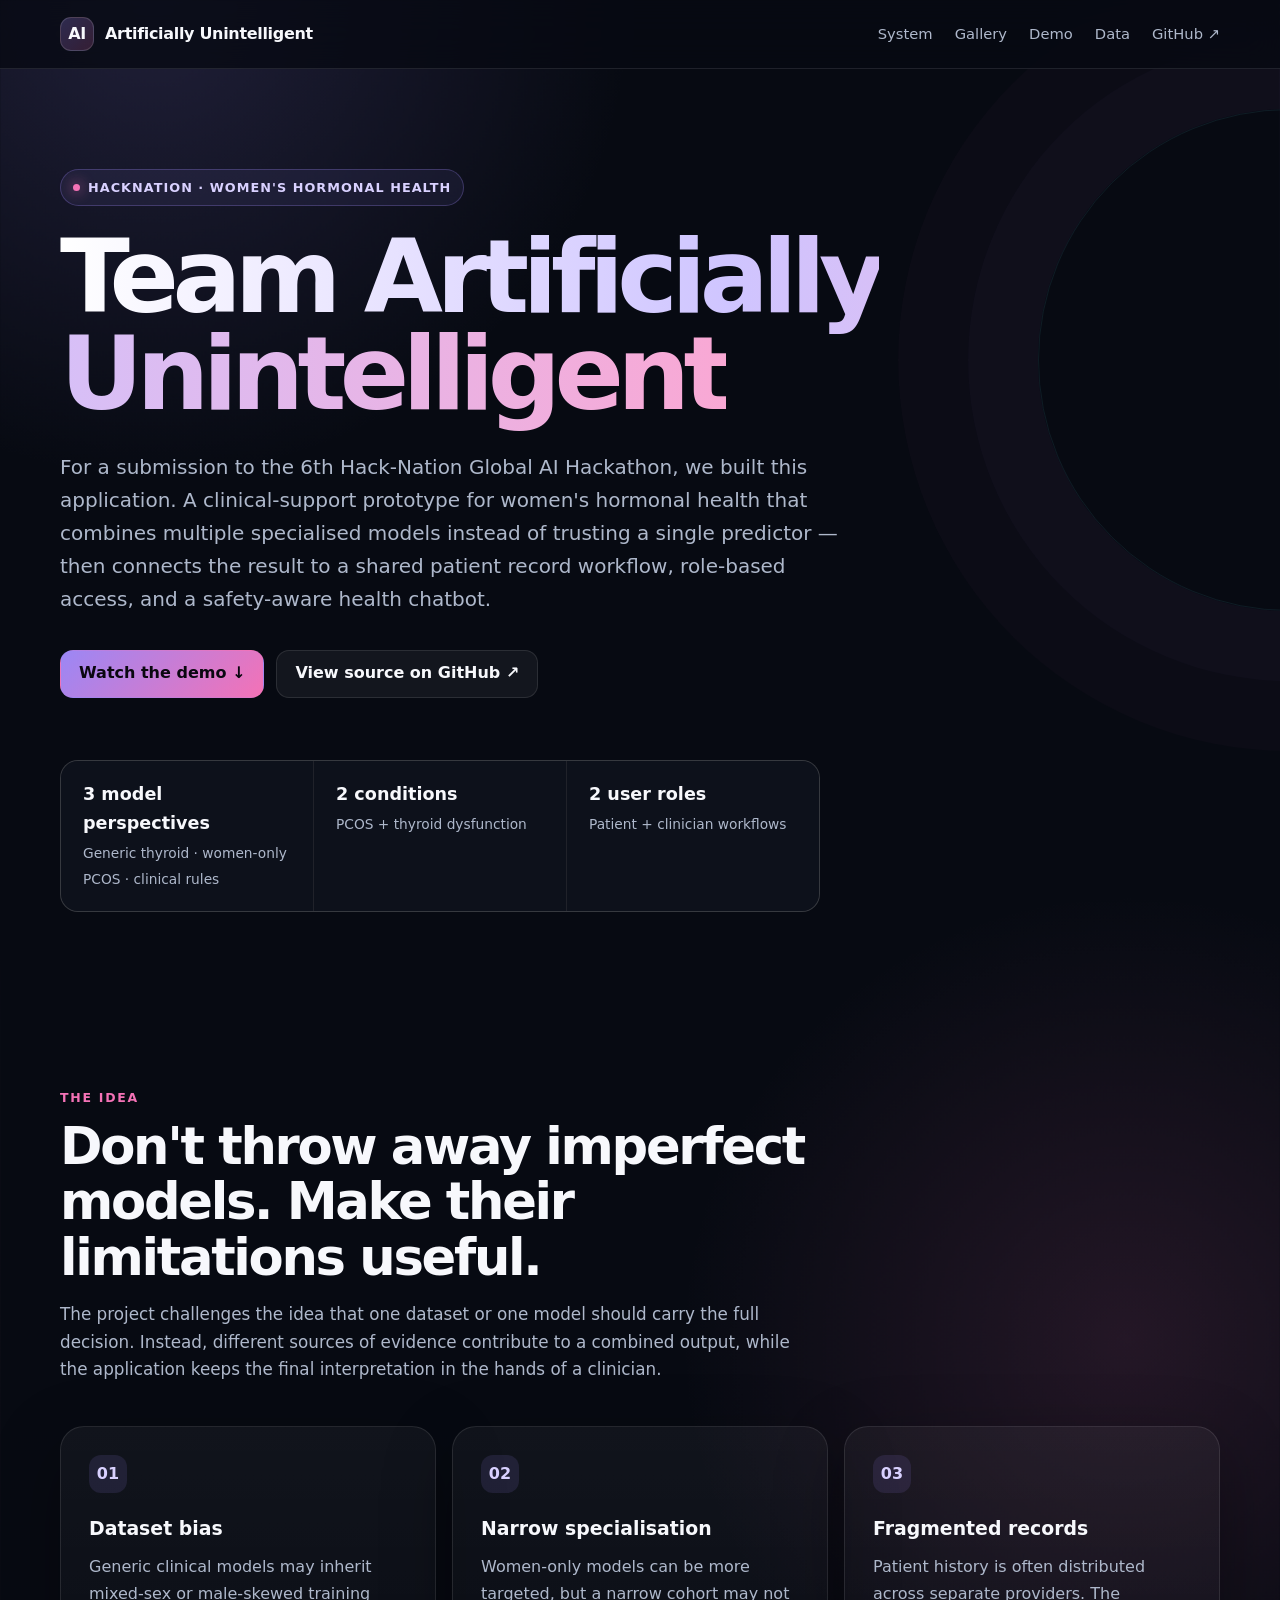
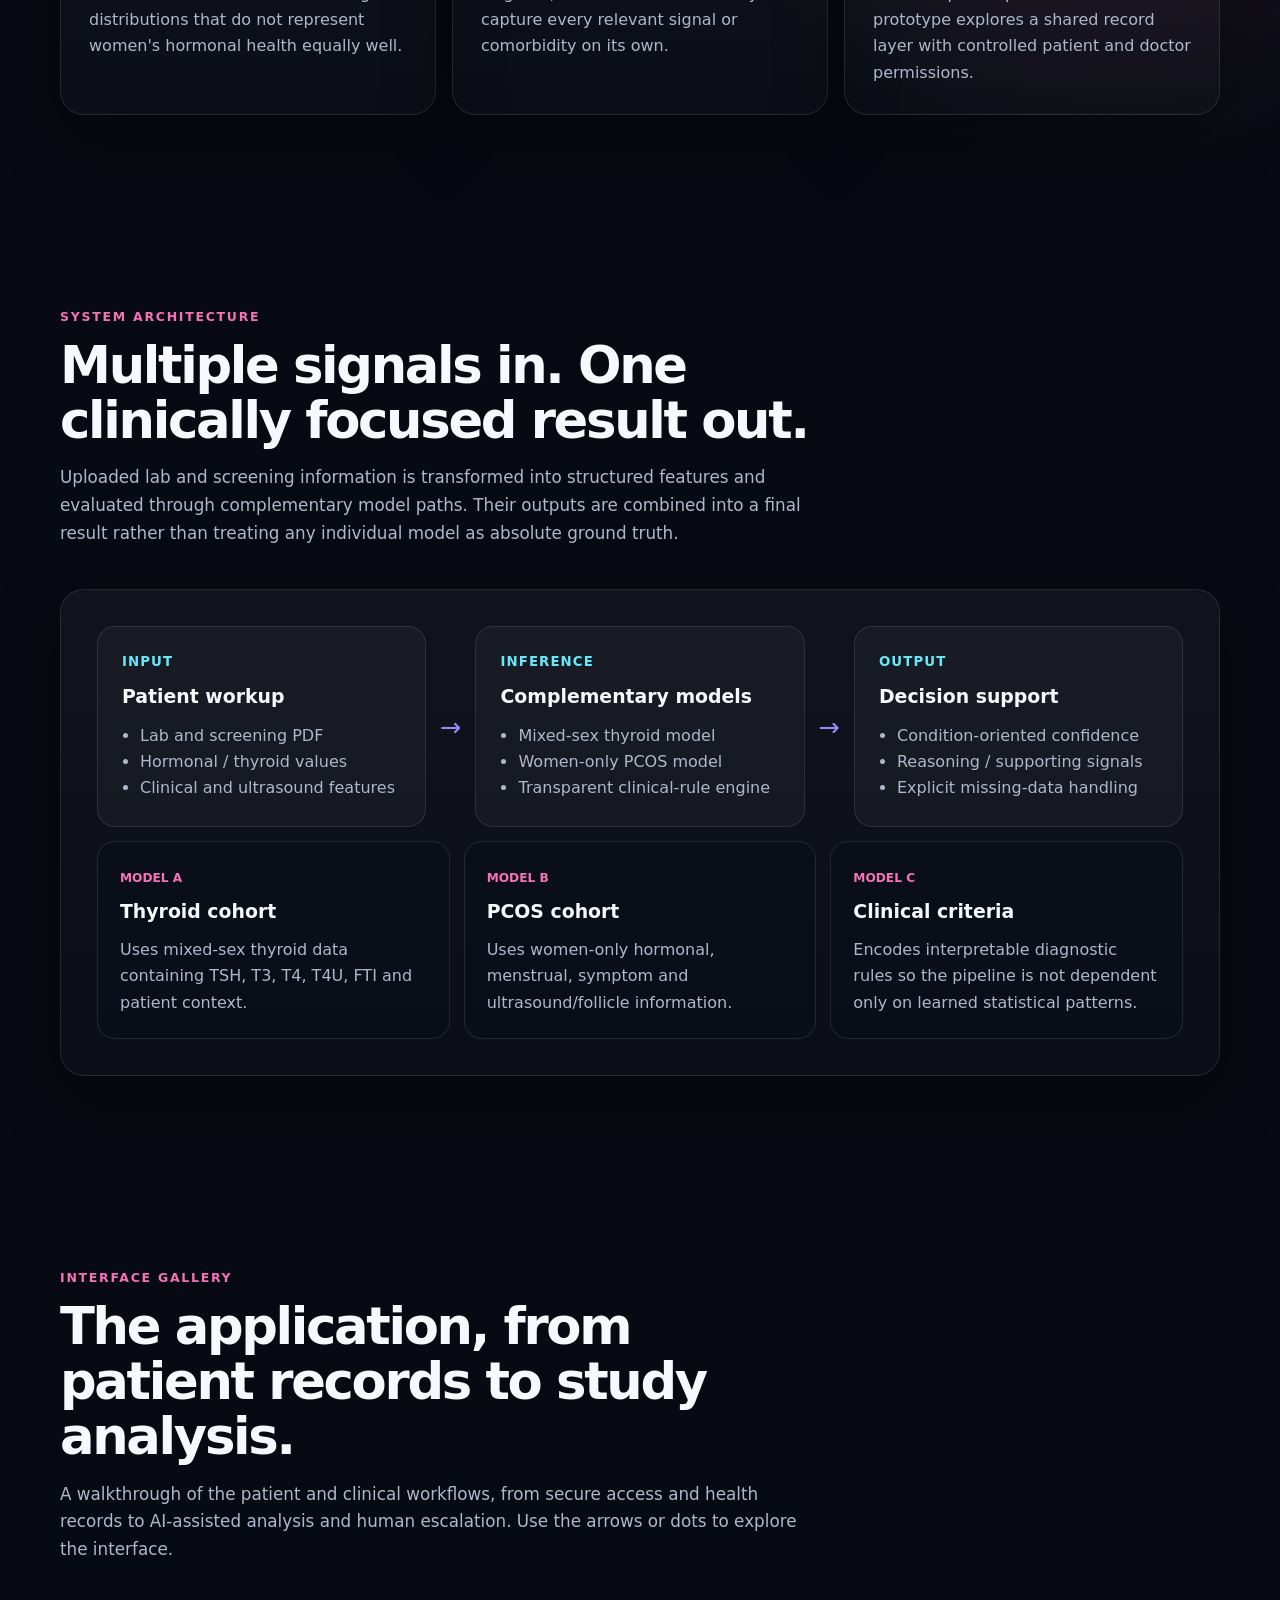
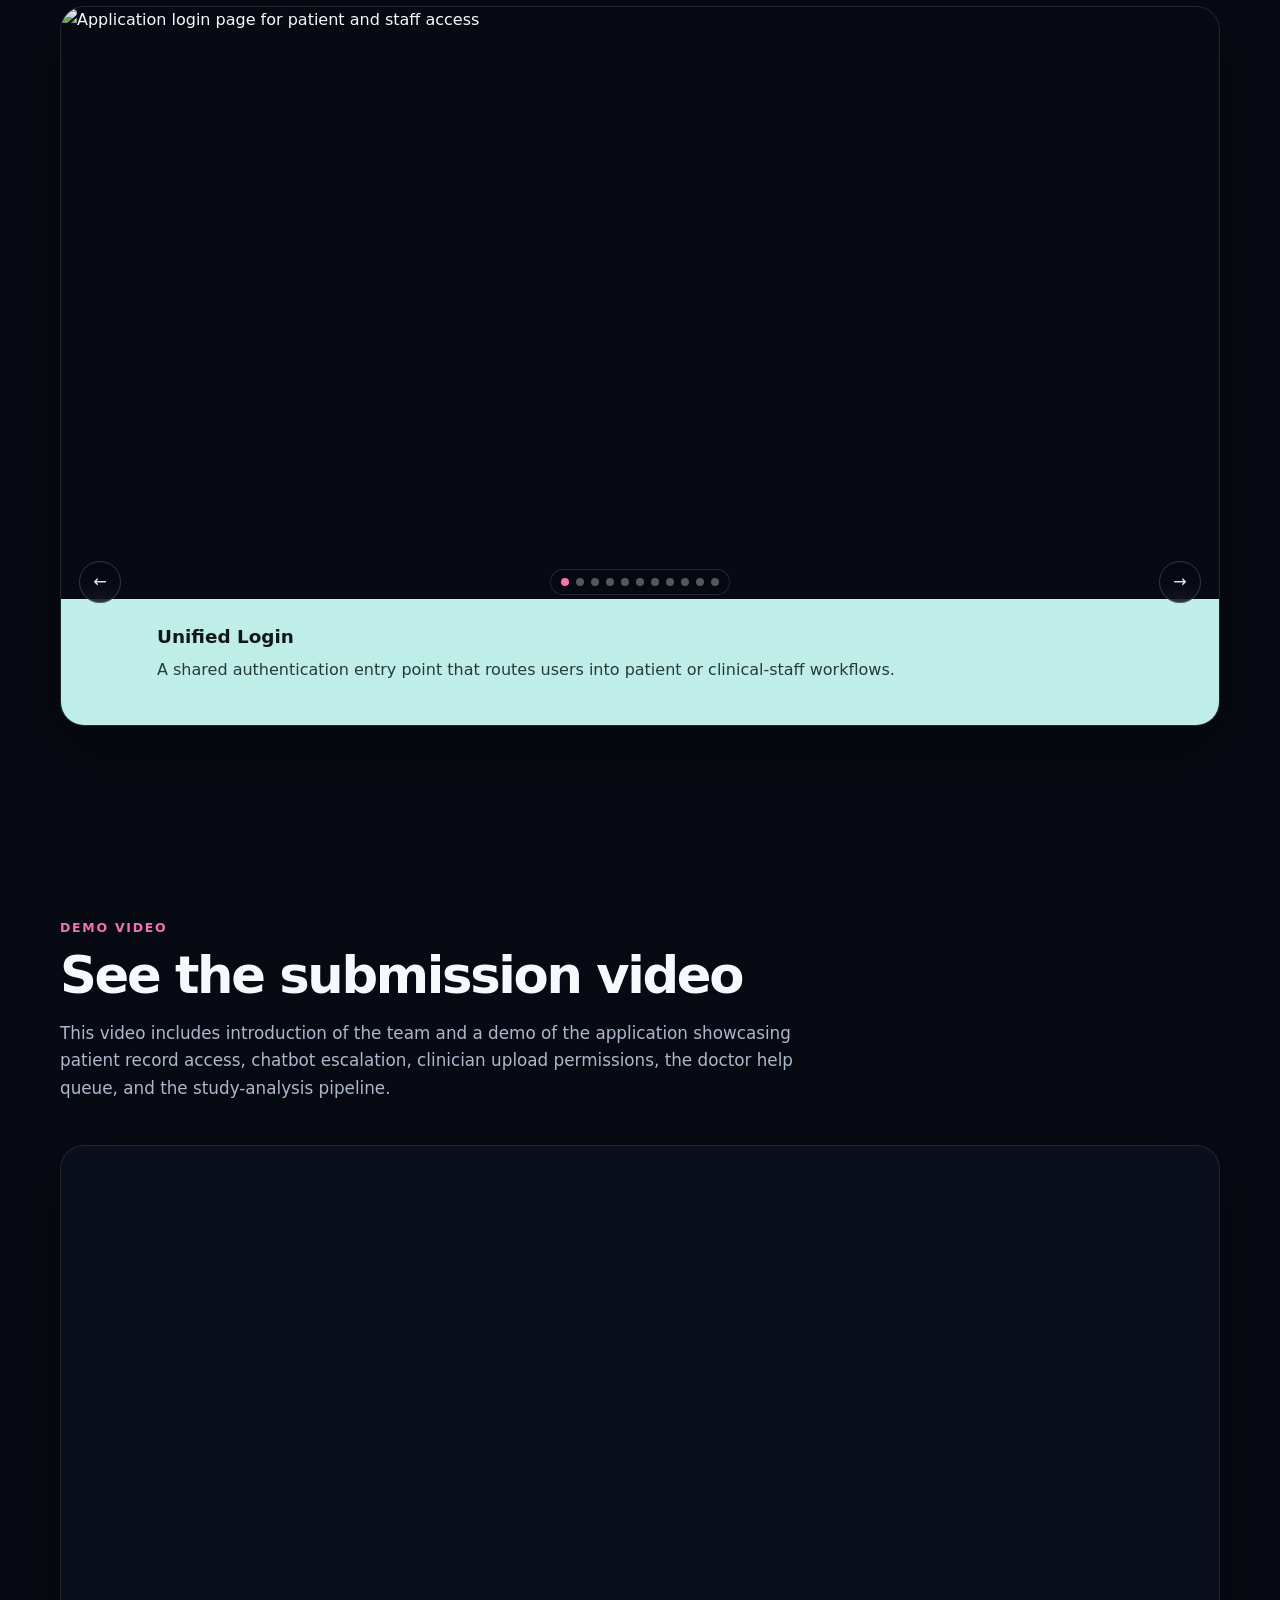
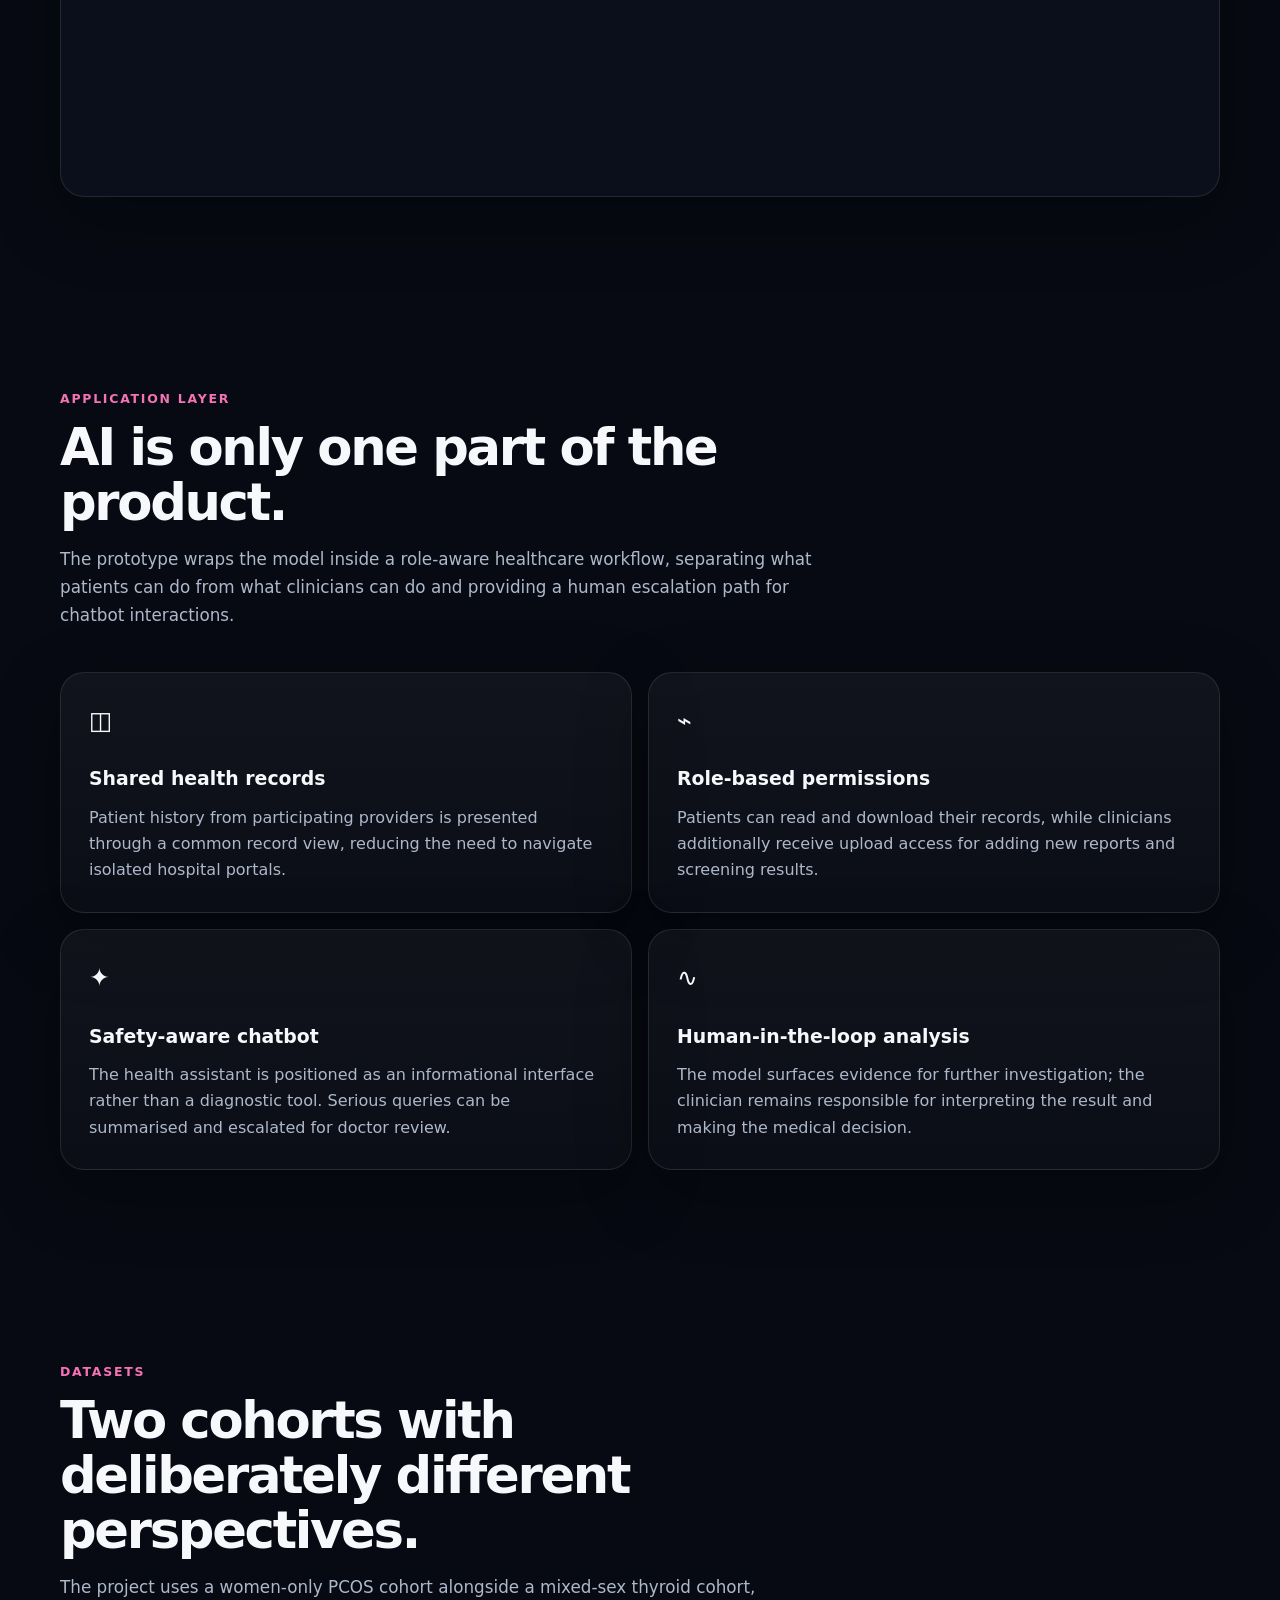
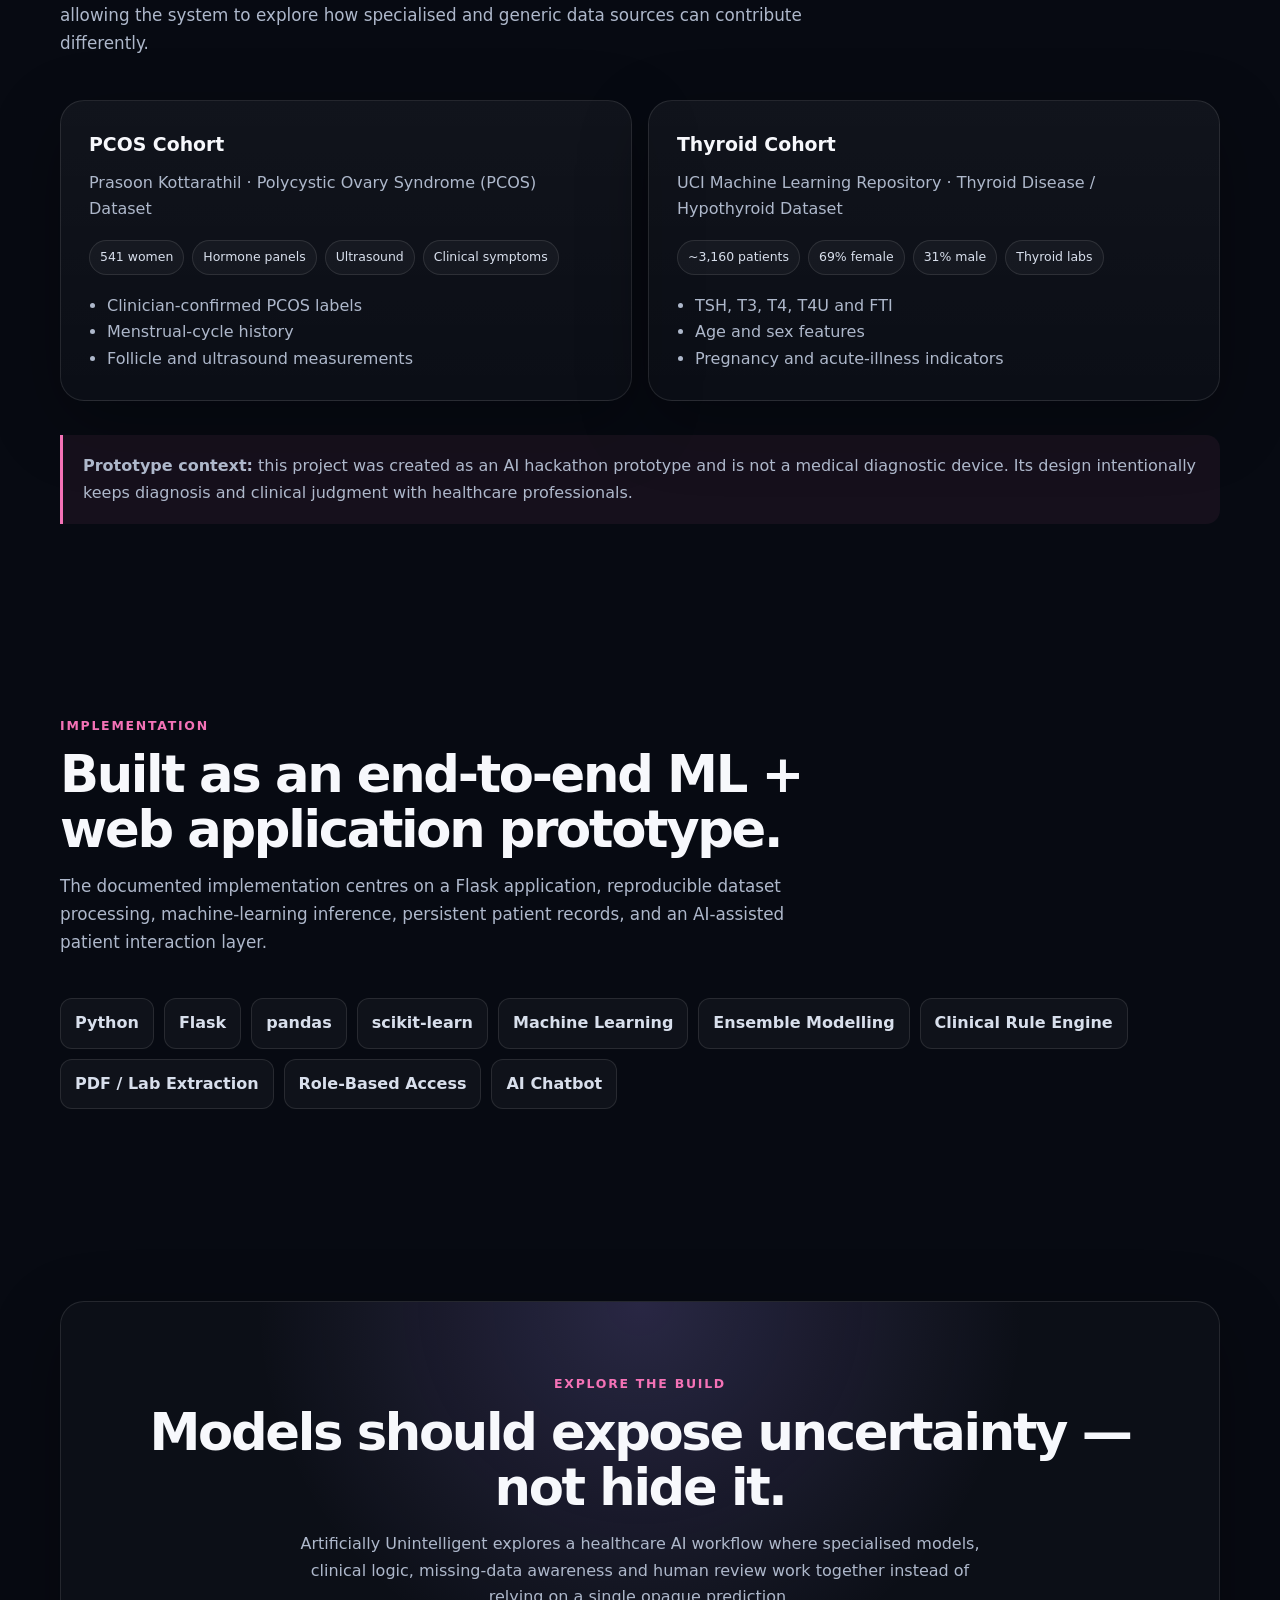
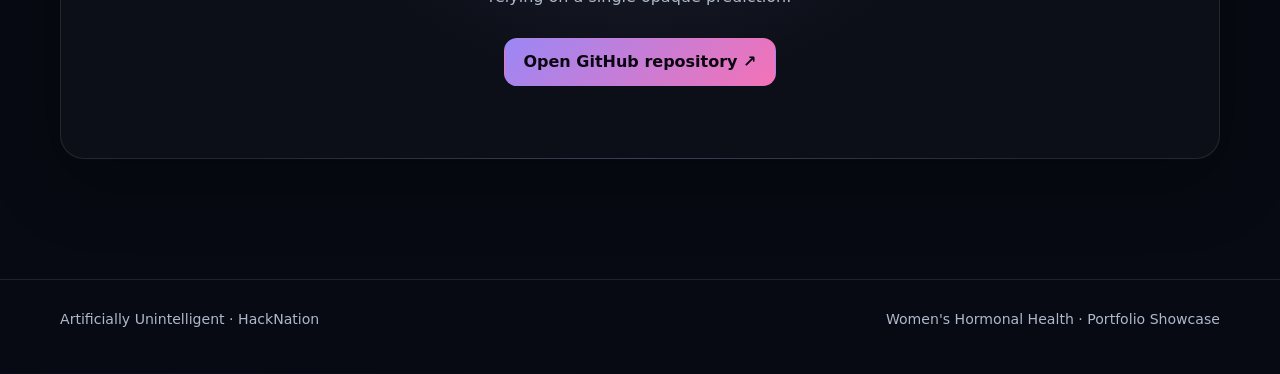
==== assets/img/portfolio/HackNation/artificially_unintelligent.html @ 011d88e9 "22Sept2026" ====
<!DOCTYPE html>
<html lang="en">
<head>
    <meta charset="UTF-8">
    <meta name="viewport" content="width=device-width, initial-scale=1.0">
    <meta name="description" content="Artificially Unintelligent — an AI-assisted women's hormonal health platform combining ensemble modelling, shared health records, and human-in-the-loop clinical support.">
    <title>Artificially Unintelligent | Women's Hormonal Health AI</title>

    <style>
        :root {
            --bg: #070a12;
            --bg-soft: #0c1120;
            --card: rgba(17, 24, 39, 0.72);
            --card-solid: #111827;
            --text: #f7f8fc;
            --muted: #aeb8cb;
            --line: rgba(255, 255, 255, 0.10);
            --purple: #9b87f5;
            --pink: #f472b6;
            --cyan: #67e8f9;
            --green: #86efac;
            --max: 1160px;
            --radius: 24px;
            --shadow: 0 22px 70px rgba(0, 0, 0, 0.30);
        }

        * {
            box-sizing: border-box;
            margin: 0;
            padding: 0;
        }

        html {
            scroll-behavior: smooth;
        }

        body {
            font-family: Inter, ui-sans-serif, system-ui, -apple-system, BlinkMacSystemFont, "Segoe UI", sans-serif;
            color: var(--text);
            background:
                radial-gradient(circle at 12% 0%, rgba(155, 135, 245, 0.17), transparent 30rem),
                radial-gradient(circle at 88% 16%, rgba(244, 114, 182, 0.12), transparent 28rem),
                var(--bg);
            line-height: 1.65;
            overflow-x: hidden;
        }

        a {
            color: inherit;
            text-decoration: none;
        }

        button {
            font: inherit;
        }

        img,
        iframe {
            max-width: 100%;
        }

        p,
        h1,
        h2,
        h3,
        span,
        a {
            overflow-wrap: break-word;
        }

        .container {
            width: min(calc(100% - 40px), var(--max));
            margin: 0 auto;
        }

        .nav {
            position: sticky;
            top: 0;
            z-index: 100;
            border-bottom: 1px solid var(--line);
            background: rgba(7, 10, 18, 0.78);
            backdrop-filter: blur(18px);
        }

        .nav-inner {
            min-height: 68px;
            display: flex;
            align-items: center;
            justify-content: space-between;
            gap: 24px;
        }

        .brand {
            display: flex;
            align-items: center;
            gap: 11px;
            font-weight: 800;
            letter-spacing: -0.02em;
        }

        .brand-mark {
            width: 34px;
            height: 34px;
            display: grid;
            place-items: center;
            border: 1px solid rgba(255, 255, 255, 0.14);
            border-radius: 11px;
            background: linear-gradient(135deg, rgba(155, 135, 245, 0.25), rgba(244, 114, 182, 0.18));
        }

        .nav-links {
            display: flex;
            align-items: center;
            gap: 22px;
            color: var(--muted);
            font-size: 0.92rem;
        }

        .nav-links a:hover {
            color: var(--text);
        }

        .hero {
            min-height: 86vh;
            display: grid;
            align-items: center;
            padding: 100px 0 80px;
            position: relative;
        }

        .hero::after {
            content: "";
            position: absolute;
            width: 500px;
            height: 500px;
            right: -260px;
            top: 40px;
            border: 1px solid rgba(103, 232, 249, 0.08);
            border-radius: 50%;
            box-shadow: 0 0 0 70px rgba(155, 135, 245, 0.025), 0 0 0 140px rgba(244, 114, 182, 0.018);
            pointer-events: none;
        }

        .eyebrow {
            display: inline-flex;
            align-items: center;
            gap: 8px;
            padding: 7px 12px;
            margin-bottom: 22px;
            border: 1px solid rgba(155, 135, 245, 0.28);
            border-radius: 999px;
            background: rgba(155, 135, 245, 0.08);
            color: #d9d1ff;
            font-size: 0.8rem;
            font-weight: 700;
            letter-spacing: 0.08em;
            text-transform: uppercase;
        }

        .eyebrow-dot {
            width: 7px;
            height: 7px;
            border-radius: 50%;
            background: var(--pink);
            box-shadow: 0 0 14px var(--pink);
        }

        h1 {
            max-width: 930px;
            font-size: clamp(3.2rem, 8vw, 7rem);
            line-height: 0.95;
            letter-spacing: -0.065em;
        }

        .gradient-text {
            background: linear-gradient(90deg, #ffffff 0%, #cfc5ff 45%, #f9a8d4 100%);
            -webkit-background-clip: text;
            background-clip: text;
            color: transparent;
        }

        .hero-copy {
            max-width: 780px;
            margin-top: 28px;
            color: var(--muted);
            font-size: clamp(1.05rem, 2vw, 1.25rem);
        }

        .hero-actions {
            display: flex;
            flex-wrap: wrap;
            gap: 12px;
            margin-top: 34px;
        }

        .btn {
            display: inline-flex;
            align-items: center;
            justify-content: center;
            gap: 9px;
            min-height: 48px;
            padding: 0 18px;
            border: 1px solid var(--line);
            border-radius: 13px;
            background: rgba(255, 255, 255, 0.05);
            color: var(--text);
            font-weight: 700;
            transition: transform 180ms ease, border-color 180ms ease, background 180ms ease;
        }

        .btn:hover {
            transform: translateY(-2px);
            border-color: rgba(255, 255, 255, 0.25);
            background: rgba(255, 255, 255, 0.08);
        }

        .btn-primary {
            border-color: transparent;
            background: linear-gradient(135deg, var(--purple), var(--pink));
            color: #0a0710;
        }

        .hero-stats {
            display: grid;
            grid-template-columns: repeat(3, minmax(0, 1fr));
            gap: 1px;
            max-width: 760px;
            margin-top: 62px;
            overflow: hidden;
            border: 1px solid var(--line);
            border-radius: 18px;
            background: var(--line);
        }

        .stat {
            padding: 19px 22px;
            background: rgba(10, 14, 25, 0.86);
        }

        .stat strong {
            display: block;
            margin-bottom: 2px;
            font-size: 1.1rem;
        }

        .stat span {
            color: var(--muted);
            font-size: 0.86rem;
        }

        section {
            padding: 96px 0;
        }

        .section-heading {
            max-width: 760px;
            margin-bottom: 42px;
        }

        .section-kicker {
            margin-bottom: 10px;
            color: var(--pink);
            font-size: 0.78rem;
            font-weight: 800;
            letter-spacing: 0.14em;
            text-transform: uppercase;
        }

        h2 {
            font-size: clamp(2rem, 4vw, 3.5rem);
            line-height: 1.08;
            letter-spacing: -0.045em;
        }

        .section-heading p {
            margin-top: 16px;
            color: var(--muted);
            font-size: 1.05rem;
        }

        .problem-grid,
        .feature-grid,
        .dataset-grid {
            display: grid;
            grid-template-columns: repeat(3, minmax(0, 1fr));
            gap: 16px;
        }

        .card {
            border: 1px solid var(--line);
            border-radius: var(--radius);
            background: linear-gradient(180deg, rgba(255, 255, 255, 0.045), rgba(255, 255, 255, 0.018));
            box-shadow: var(--shadow);
        }

        .problem-card,
        .feature-card,
        .dataset-card {
            padding: 28px;
        }

        .number {
            display: inline-grid;
            width: 38px;
            height: 38px;
            place-items: center;
            margin-bottom: 20px;
            border-radius: 12px;
            background: rgba(155, 135, 245, 0.12);
            color: #d9d1ff;
            font-weight: 800;
        }

        .card h3 {
            margin-bottom: 10px;
            font-size: 1.18rem;
        }

        .card p,
        .card li {
            color: var(--muted);
        }

        .architecture {
            padding: 36px;
        }

        .architecture-flow {
            display: grid;
            grid-template-columns: 1fr auto 1fr auto 1fr;
            align-items: stretch;
            gap: 14px;
        }

        .flow-box {
            padding: 24px;
            border: 1px solid var(--line);
            border-radius: 18px;
            background: rgba(255, 255, 255, 0.035);
        }

        .flow-box small {
            display: block;
            margin-bottom: 8px;
            color: var(--cyan);
            font-weight: 800;
            letter-spacing: 0.08em;
            text-transform: uppercase;
        }

        .flow-box ul {
            padding-left: 18px;
            margin-top: 10px;
        }

        .flow-arrow {
            display: grid;
            place-items: center;
            color: var(--purple);
            font-size: 1.6rem;
        }

        .model-grid {
            display: grid;
            grid-template-columns: repeat(3, minmax(0, 1fr));
            gap: 14px;
            margin-top: 14px;
        }

        .model-box {
            padding: 22px;
            border: 1px solid var(--line);
            border-radius: 18px;
            background: rgba(10, 14, 25, 0.72);
        }

        .model-box span {
            display: inline-block;
            margin-bottom: 8px;
            color: var(--pink);
            font-size: 0.76rem;
            font-weight: 800;
            text-transform: uppercase;
        }

        .media-layout {
            width: 100%;
            max-width: var(--max);
            margin: 0 auto;
        }

        .slideshow {
            position: relative;
            overflow: hidden;
            height: clamp(500px, 58vw, 720px);
            border: 1px solid var(--line);
            border-radius: var(--radius);
            background: #0b0f1b;
            box-shadow: var(--shadow);
        }

        .slide {
            position: absolute;
            inset: 0;
            display: grid;
            grid-template-rows: minmax(0, 1fr) auto;
            opacity: 0;
            transform: scale(1.01);
            transition: opacity 500ms ease, transform 650ms ease;
            pointer-events: none;
        }

        .slide.active {
            opacity: 1;
            transform: scale(1);
            pointer-events: auto;
        }

        .slide img {
            width: 100%;
            height: 100%;
            min-height: 0;
            display: block;
            object-fit: contain;
            object-position: center;
            background: #070a12;
        }

        .slide-caption {
            position: static;
            z-index: 5;
            width: 100%;
            max-width: none;
            min-height: 126px;
            padding: 22px 96px 24px;
            border-top: 1px solid var(--line);
            background: #bfeee8;
            box-shadow: none;
        }

        .slide-caption strong {
            display: block;
            margin-bottom: 5px;
            color: #101817;
            font-size: 1.15rem;
        }

        .slide-caption span {
            color: #263b38;
            font-size: 1rem;
            line-height: 1.65;
        }

        .slide-placeholder {
            width: 100%;
            height: 100%;
            display: grid;
            place-items: center;
            padding: 30px;
            text-align: center;
            background:
                linear-gradient(135deg, rgba(155, 135, 245, 0.10), rgba(244, 114, 182, 0.06)),
                repeating-linear-gradient(45deg, transparent, transparent 18px, rgba(255, 255, 255, 0.018) 18px, rgba(255, 255, 255, 0.018) 19px);
            color: var(--muted);
        }

        .slide-placeholder strong {
            display: block;
            margin-bottom: 8px;
            color: var(--text);
            font-size: 1.1rem;
        }

        .slide-controls {
            position: absolute;
            left: 18px;
            right: 18px;
            bottom: 122px;
            z-index: 10;
            display: flex;
            align-items: center;
            justify-content: space-between;
            gap: 16px;
        }

        .slide-btn {
            width: 42px;
            height: 42px;
            border: 1px solid rgba(255, 255, 255, 0.18);
            border-radius: 50%;
            background: rgba(7, 10, 18, 0.68);
            color: var(--text);
            cursor: pointer;
            backdrop-filter: blur(10px);
        }

        .dots {
            display: flex;
            gap: 7px;
            padding: 8px 10px;
            border: 1px solid rgba(255, 255, 255, 0.12);
            border-radius: 999px;
            background: rgba(7, 10, 18, 0.58);
            backdrop-filter: blur(10px);
        }

        .dot {
            width: 8px;
            height: 8px;
            border: 0;
            border-radius: 50%;
            background: rgba(255, 255, 255, 0.32);
            cursor: pointer;
        }

        .dot.active {
            background: var(--pink);
        }

        .media-note {
            display: flex;
            flex-direction: column;
            justify-content: space-between;
            padding: 30px;
        }

        .media-note p {
            color: var(--muted);
        }

        .media-note code {
            display: block;
            margin-top: 18px;
            padding: 14px;
            overflow-x: auto;
            border: 1px solid var(--line);
            border-radius: 12px;
            background: rgba(0, 0, 0, 0.25);
            color: #d9d1ff;
            font-size: 0.82rem;
        }

        .video-frame {
            overflow: hidden;
            aspect-ratio: 16 / 9;
            border: 1px solid var(--line);
            border-radius: var(--radius);
            background: #0b0f1b;
            box-shadow: var(--shadow);
        }

        .video-frame iframe {
            width: 100%;
            height: 100%;
            border: 0;
        }

        .video-placeholder {
            width: 100%;
            height: 100%;
            display: grid;
            place-items: center;
            padding: 32px;
            text-align: center;
            color: var(--muted);
        }

        .feature-grid {
            grid-template-columns: repeat(2, minmax(0, 1fr));
        }

        .feature-card {
            min-height: 230px;
        }

        .feature-icon {
            margin-bottom: 22px;
            font-size: 1.55rem;
        }

        .dataset-grid {
            grid-template-columns: repeat(2, minmax(0, 1fr));
        }

        .dataset-meta {
            display: flex;
            flex-wrap: wrap;
            gap: 8px;
            margin: 18px 0;
        }

        .chip {
            padding: 6px 10px;
            border: 1px solid var(--line);
            border-radius: 999px;
            color: #d8dfec;
            background: rgba(255, 255, 255, 0.035);
            font-size: 0.78rem;
        }

        .dataset-card ul {
            padding-left: 18px;
        }

        .stack {
            display: flex;
            flex-wrap: wrap;
            gap: 10px;
        }

        .stack span {
            padding: 11px 14px;
            border: 1px solid var(--line);
            border-radius: 12px;
            background: rgba(255, 255, 255, 0.035);
            color: #d8dfec;
            font-weight: 650;
        }

        .disclaimer {
            margin-top: 34px;
            padding: 18px 20px;
            border-left: 3px solid var(--pink);
            border-radius: 0 14px 14px 0;
            background: rgba(244, 114, 182, 0.06);
            color: var(--muted);
        }

        .cta {
            padding-bottom: 120px;
        }

        .cta-card {
            padding: clamp(34px, 7vw, 72px);
            text-align: center;
            background:
                radial-gradient(circle at 50% 0%, rgba(155, 135, 245, 0.20), transparent 24rem),
                rgba(255, 255, 255, 0.025);
        }

        .cta-card p {
            max-width: 700px;
            margin: 16px auto 28px;
            color: var(--muted);
        }

        footer {
            padding: 28px 0 42px;
            border-top: 1px solid var(--line);
            color: var(--muted);
            font-size: 0.88rem;
        }

        .footer-inner {
            display: flex;
            justify-content: space-between;
            gap: 20px;
            flex-wrap: wrap;
        }

        .reveal {
            opacity: 0;
            transform: translateY(18px);
            transition: opacity 650ms ease, transform 650ms ease;
        }

        .reveal.visible {
            opacity: 1;
            transform: translateY(0);
        }

        @media (max-width: 900px) {
            .slideshow {
                height: clamp(460px, 72vw, 620px);
            }

            .slide-caption {
                padding: 20px 72px 22px;
            }

            .nav-links {
                display: none;
            }

            .problem-grid,
            .model-grid,
            .feature-grid,
            .dataset-grid,


            .architecture-flow {
                grid-template-columns: 1fr;
            }

            .flow-arrow {
                transform: rotate(90deg);
                min-height: 30px;
            }
        }

        @media (max-width: 640px) {
            .container {
                width: min(calc(100% - 28px), var(--max));
            }

            .nav-inner {
                min-height: 60px;
            }

            .brand {
                font-size: 0.92rem;
            }

            .brand-mark {
                width: 30px;
                height: 30px;
                flex: 0 0 auto;
            }

            .hero {
                min-height: auto;
                padding: 76px 0 56px;
            }

            h1 {
                font-size: clamp(3rem, 16vw, 5rem);
            }

            section {
                padding: 70px 0;
            }

            .hero-stats {
                grid-template-columns: 1fr;
            }

            .architecture {
                padding: 22px;
            }
        }

        @media (prefers-reduced-motion: reduce) {
            html {
                scroll-behavior: auto;
            }

            *,
            *::before,
            *::after {
                transition-duration: 0.01ms !important;
                animation-duration: 0.01ms !important;
            }
        }
    
        @media (max-width: 640px) {
            .slideshow {
                height: clamp(430px, 120vw, 560px);
                border-radius: 18px;
            }

            .slide-caption {
                min-height: 150px;
                padding: 18px 20px 22px;
            }

            .slide-caption strong {
                font-size: 1.05rem;
            }

            .slide-caption span {
                font-size: 0.95rem;
                line-height: 1.55;
            }

            .slide-controls {
                left: 10px;
                right: 10px;
                bottom: 154px;
                gap: 8px;
            }

            .slide-btn {
                width: 38px;
                height: 38px;
                flex: 0 0 auto;
            }

            .dots {
                max-width: calc(100% - 92px);
                overflow-x: auto;
                scrollbar-width: none;
            }

            .dots::-webkit-scrollbar {
                display: none;
            }
        }

        @media (max-width: 420px) {
            h1 {
                font-size: clamp(2.6rem, 15vw, 4rem);
            }

            .hero-copy {
                font-size: 1rem;
            }

            .slideshow {
                height: 460px;
            }

            .slide-caption {
                min-height: 164px;
                padding: 16px 18px 20px;
            }

            .slide-controls {
                bottom: 168px;
            }
        }
</style>
</head>

<body>
    <nav class="nav">
        <div class="container nav-inner">
            <a class="brand" href="#top" aria-label="Artificially Unintelligent home">
                <span class="brand-mark">AI</span>
                <span>Artificially Unintelligent</span>
            </a>

            <div class="nav-links">
                <a href="#system">System</a>
                <a href="#gallery">Gallery</a>
                <a href="#demo">Demo</a>
                <a href="#data">Data</a>
                <a href="https://github.com/AbiiBass/HackNation_Aritificially_Unintelligent" target="_blank" rel="noreferrer">GitHub ↗</a>
            </div>
        </div>
    </nav>

    <main id="top">
        <header class="hero">
            <div class="container">
                <div class="eyebrow">
                    <span class="eyebrow-dot"></span>
                    HackNation · Women's Hormonal Health
                </div>

                <h1>
                    <span class="gradient-text">Team Artificially Unintelligent</span>
                </h1>

                <p class="hero-copy">
                    For a submission to the 6th Hack-Nation Global AI Hackathon, we built this application.
                    A clinical-support prototype for women's hormonal health that combines multiple specialised
                    models instead of trusting a single predictor — then connects the result to a shared patient
                    record workflow, role-based access, and a safety-aware health chatbot.
                </p>

                <div class="hero-actions">
                    <a class="btn btn-primary" href="#demo">Watch the demo ↓</a>
                    <a class="btn" href="https://github.com/AbiiBass/HackNation_Aritificially_Unintelligent" target="_blank" rel="noreferrer">View source on GitHub ↗</a>
                </div>

                <div class="hero-stats">
                    <div class="stat">
                        <strong>3 model perspectives</strong>
                        <span>Generic thyroid · women-only PCOS · clinical rules</span>
                    </div>
                    <div class="stat">
                        <strong>2 conditions</strong>
                        <span>PCOS + thyroid dysfunction</span>
                    </div>
                    <div class="stat">
                        <strong>2 user roles</strong>
                        <span>Patient + clinician workflows</span>
                    </div>
                </div>
            </div>
        </header>

        <section>
            <div class="container">
                <div class="section-heading reveal">
                    <div class="section-kicker">The idea</div>
                    <h2>Don't throw away imperfect models. Make their limitations useful.</h2>
                    <p>
                        The project challenges the idea that one dataset or one model should carry the full decision.
                        Instead, different sources of evidence contribute to a combined output, while the application
                        keeps the final interpretation in the hands of a clinician.
                    </p>
                </div>

                <div class="problem-grid">
                    <article class="card problem-card reveal">
                        <span class="number">01</span>
                        <h3>Dataset bias</h3>
                        <p>Generic clinical models may inherit mixed-sex or male-skewed training distributions that do not represent women's hormonal health equally well.</p>
                    </article>

                    <article class="card problem-card reveal">
                        <span class="number">02</span>
                        <h3>Narrow specialisation</h3>
                        <p>Women-only models can be more targeted, but a narrow cohort may not capture every relevant signal or comorbidity on its own.</p>
                    </article>

                    <article class="card problem-card reveal">
                        <span class="number">03</span>
                        <h3>Fragmented records</h3>
                        <p>Patient history is often distributed across separate providers. The prototype explores a shared record layer with controlled patient and doctor permissions.</p>
                    </article>
                </div>
            </div>
        </section>

        <section id="system">
            <div class="container">
                <div class="section-heading reveal">
                    <div class="section-kicker">System architecture</div>
                    <h2>Multiple signals in. One clinically focused result out.</h2>
                    <p>
                        Uploaded lab and screening information is transformed into structured features and evaluated
                        through complementary model paths. Their outputs are combined into a final result rather than
                        treating any individual model as absolute ground truth.
                    </p>
                </div>

                <div class="card architecture reveal">
                    <div class="architecture-flow">
                        <div class="flow-box">
                            <small>Input</small>
                            <h3>Patient workup</h3>
                            <ul>
                                <li>Lab and screening PDF</li>
                                <li>Hormonal / thyroid values</li>
                                <li>Clinical and ultrasound features</li>
                            </ul>
                        </div>

                        <div class="flow-arrow">→</div>

                        <div class="flow-box">
                            <small>Inference</small>
                            <h3>Complementary models</h3>
                            <ul>
                                <li>Mixed-sex thyroid model</li>
                                <li>Women-only PCOS model</li>
                                <li>Transparent clinical-rule engine</li>
                            </ul>
                        </div>

                        <div class="flow-arrow">→</div>

                        <div class="flow-box">
                            <small>Output</small>
                            <h3>Decision support</h3>
                            <ul>
                                <li>Condition-oriented confidence</li>
                                <li>Reasoning / supporting signals</li>
                                <li>Explicit missing-data handling</li>
                            </ul>
                        </div>
                    </div>

                    <div class="model-grid">
                        <div class="model-box">
                            <span>Model A</span>
                            <h3>Thyroid cohort</h3>
                            <p>Uses mixed-sex thyroid data containing TSH, T3, T4, T4U, FTI and patient context.</p>
                        </div>

                        <div class="model-box">
                            <span>Model B</span>
                            <h3>PCOS cohort</h3>
                            <p>Uses women-only hormonal, menstrual, symptom and ultrasound/follicle information.</p>
                        </div>

                        <div class="model-box">
                            <span>Model C</span>
                            <h3>Clinical criteria</h3>
                            <p>Encodes interpretable diagnostic rules so the pipeline is not dependent only on learned statistical patterns.</p>
                        </div>
                    </div>
                </div>
            </div>
        </section>

        <section id="gallery">
            <div class="container">
                <div class="section-heading reveal">
                    <div class="section-kicker">Interface gallery</div>
                    <h2>The application, from patient records to study analysis.</h2>
                    <p>
                        A walkthrough of the patient and clinical workflows, from secure access and health records to
                        AI-assisted analysis and human escalation. Use the arrows or dots to explore the interface.
                    </p>
                </div>

                <div class="media-layout">
                    <div class="slideshow reveal" id="projectSlideshow" aria-label="Project screenshots">
                        <!-- ============================================================
                             EDIT SCREENSHOT IMAGES HERE

                             All gallery images are stored in the SAME directory as this HTML file.
                             To change an image, edit the src filename below.
                             To change its description, edit the text inside .slide-caption.
                             ============================================================ -->

                        <div class="slide active">
                            <img src="login_page.png" alt="Application login page for patient and staff access">
                            <div class="slide-caption">
                                <strong>Unified Login</strong>
                                <span>A shared authentication entry point that routes users into patient or clinical-staff workflows.</span>
                            </div>
                        </div>

                        <div class="slide">
                            <img src="patients_homepage.png" alt="Patient homepage with health records and AI chatbot access">
                            <div class="slide-caption">
                                <strong>Patient Dashboard</strong>
                                <span>A patient-facing hub for longitudinal health records, AI-assisted guidance and clinical communication.</span>
                            </div>
                        </div>

                        <div class="slide">
                            <img src="staff_homepage.png" alt="Staff homepage with patient records, study analysis and patient help requests">
                            <div class="slide-caption">
                                <strong>Clinical Staff Dashboard</strong>
                                <span>Centralizes patient records, AI-assisted study analysis and pending patient support requests.</span>
                            </div>
                        </div>

                        <div class="slide">
                            <img src="patient_records.png" alt="Patient view of personal medical records">
                            <div class="slide-caption">
                                <strong>Patient Health Records</strong>
                                <span>Provides read-only access to medical history across participating care providers in one interface.</span>
                            </div>
                        </div>

                        <div class="slide">
                            <img src="chatbot.png" alt="Patient AI health chatbot interface">
                            <div class="slide-caption">
                                <strong>AI Health Assistant</strong>
                                <span>Answers general health questions while maintaining clear boundaries around diagnosis and clinical advice.</span>
                            </div>
                        </div>

                        <div class="slide">
                            <img src="emergency_scenario.png" alt="AI chatbot detecting a potentially serious health scenario">
                            <div class="slide-caption">
                                <strong>Safety Escalation</strong>
                                <span>Detects potentially serious health concerns and redirects the patient toward appropriate human or emergency support.</span>
                            </div>
                        </div>

                        <div class="slide">
                            <img src="Q_withdoc.png" alt="Patient interface for asking a doctor a question">
                            <div class="slide-caption">
                                <strong>Ask a Doctor</strong>
                                <span>Escalates patient questions to clinical staff when AI guidance is insufficient or human review is preferred.</span>
                            </div>
                        </div>

                        <div class="slide">
                            <img src="staff_patient_records.png" alt="Staff interface for searching and reviewing patient records">
                            <div class="slide-caption">
                                <strong>Clinical Record Search</strong>
                                <span>Allows authorized staff to retrieve patient histories and review records through a unified clinical interface.</span>
                            </div>
                        </div>

                        <div class="slide">
                            <img src="study_analysis.png" alt="Staff AI-assisted health study analysis interface">
                            <div class="slide-caption">
                                <strong>AI Study Analysis</strong>
                                <span>Processes uploaded health results through the ensemble pipeline to support evidence-grounded clinical review.</span>
                            </div>
                        </div>

                        <div class="slide">
                            <img src="A_withpation.png" alt="Staff interface for viewing and answering patient questions">
                            <div class="slide-caption">
                                <strong>Patient Help Queue</strong>
                                <span>Surfaces unanswered patient questions so clinical staff can review context and respond directly.</span>
                            </div>
                        </div>

                        <div class="slide">
                            <img src="grp_discussion.png" alt="Team brainstorming and project development discussion">
                            <div class="slide-caption">
                                <strong>Behind the Build</strong>
                                <span>From architecture sketches to rapid iteration: collaborative brainstorming behind the system design and prototype.</span>
                            </div>
                        </div>

                        <div class="slide-controls">
                            <button class="slide-btn" id="prevSlide" aria-label="Previous screenshot">←</button>
                            <div class="dots" id="slideDots" aria-label="Choose screenshot"></div>
                            <button class="slide-btn" id="nextSlide" aria-label="Next screenshot">→</button>
                        </div>
                    </div>


                </div>
            </div>
        </section>

        <section id="demo">
            <div class="container">
                <div class="section-heading reveal">
                    <div class="section-kicker">Demo video</div>
                    <h2>See the submission video</h2>
                    <p>
                        This video includes introduction of the team and a demo of the application showcasing patient record access, chatbot escalation, clinician upload permissions,
                        the doctor help queue, and the study-analysis pipeline.
                    </p>
                </div>

                <!-- ============================================================
                     EDIT YOUTUBE VIDEO HERE

                     Replace YOUR_VIDEO_ID in the iframe src below.

                     Example YouTube URL:
                     https://www.youtube.com/watch?v=dQw4w9WgXcQ

                     Becomes:
                     https://www.youtube.com/embed/dQw4w9WgXcQ
                     https://youtu.be/e_cBM8PgxTk
                     ============================================================ -->

                <div class="video-frame reveal">
                    <iframe
                        src="https://www.youtube.com/embed/e_cBM8PgxTk"
                        title="Artificially Unintelligent project demo"
                        loading="lazy"
                        allow="accelerometer; autoplay; clipboard-write; encrypted-media; gyroscope; picture-in-picture; web-share"
                        referrerpolicy="strict-origin-when-cross-origin"
                        allowfullscreen>
                    </iframe>
                </div>
            </div>
        </section>

        <section>
            <div class="container">
                <div class="section-heading reveal">
                    <div class="section-kicker">Application layer</div>
                    <h2>AI is only one part of the product.</h2>
                    <p>
                        The prototype wraps the model inside a role-aware healthcare workflow, separating what patients
                        can do from what clinicians can do and providing a human escalation path for chatbot interactions.
                    </p>
                </div>

                <div class="feature-grid">
                    <article class="card feature-card reveal">
                        <div class="feature-icon">◫</div>
                        <h3>Shared health records</h3>
                        <p>Patient history from participating providers is presented through a common record view, reducing the need to navigate isolated hospital portals.</p>
                    </article>

                    <article class="card feature-card reveal">
                        <div class="feature-icon">⌁</div>
                        <h3>Role-based permissions</h3>
                        <p>Patients can read and download their records, while clinicians additionally receive upload access for adding new reports and screening results.</p>
                    </article>

                    <article class="card feature-card reveal">
                        <div class="feature-icon">✦</div>
                        <h3>Safety-aware chatbot</h3>
                        <p>The health assistant is positioned as an informational interface rather than a diagnostic tool. Serious queries can be summarised and escalated for doctor review.</p>
                    </article>

                    <article class="card feature-card reveal">
                        <div class="feature-icon">∿</div>
                        <h3>Human-in-the-loop analysis</h3>
                        <p>The model surfaces evidence for further investigation; the clinician remains responsible for interpreting the result and making the medical decision.</p>
                    </article>
                </div>
            </div>
        </section>

        <section id="data">
            <div class="container">
                <div class="section-heading reveal">
                    <div class="section-kicker">Datasets</div>
                    <h2>Two cohorts with deliberately different perspectives.</h2>
                    <p>
                        The project uses a women-only PCOS cohort alongside a mixed-sex thyroid cohort, allowing the
                        system to explore how specialised and generic data sources can contribute differently.
                    </p>
                </div>

                <div class="dataset-grid">
                    <article class="card dataset-card reveal">
                        <h3>PCOS Cohort</h3>
                        <p>Prasoon Kottarathil · Polycystic Ovary Syndrome (PCOS) Dataset</p>
                        <div class="dataset-meta">
                            <span class="chip">541 women</span>
                            <span class="chip">Hormone panels</span>
                            <span class="chip">Ultrasound</span>
                            <span class="chip">Clinical symptoms</span>
                        </div>
                        <ul>
                            <li>Clinician-confirmed PCOS labels</li>
                            <li>Menstrual-cycle history</li>
                            <li>Follicle and ultrasound measurements</li>
                        </ul>
                    </article>

                    <article class="card dataset-card reveal">
                        <h3>Thyroid Cohort</h3>
                        <p>UCI Machine Learning Repository · Thyroid Disease / Hypothyroid Dataset</p>
                        <div class="dataset-meta">
                            <span class="chip">~3,160 patients</span>
                            <span class="chip">69% female</span>
                            <span class="chip">31% male</span>
                            <span class="chip">Thyroid labs</span>
                        </div>
                        <ul>
                            <li>TSH, T3, T4, T4U and FTI</li>
                            <li>Age and sex features</li>
                            <li>Pregnancy and acute-illness indicators</li>
                        </ul>
                    </article>
                </div>

                <div class="disclaimer reveal">
                    <strong>Prototype context:</strong> this project was created as an AI hackathon prototype and is not a medical diagnostic device. Its design intentionally keeps diagnosis and clinical judgment with healthcare professionals.
                </div>
            </div>
        </section>

        <section>
            <div class="container">
                <div class="section-heading reveal">
                    <div class="section-kicker">Implementation</div>
                    <h2>Built as an end-to-end ML + web application prototype.</h2>
                    <p>
                        The documented implementation centres on a Flask application, reproducible dataset processing,
                        machine-learning inference, persistent patient records, and an AI-assisted patient interaction layer.
                    </p>
                </div>

                <div class="stack reveal">
                    <span>Python</span>
                    <span>Flask</span>
                    <span>pandas</span>
                    <span>scikit-learn</span>
                    <span>Machine Learning</span>
                    <span>Ensemble Modelling</span>
                    <span>Clinical Rule Engine</span>
                    <span>PDF / Lab Extraction</span>
                    <span>Role-Based Access</span>
                    <span>AI Chatbot</span>
                </div>
            </div>
        </section>

        <section class="cta">
            <div class="container">
                <div class="card cta-card reveal">
                    <div class="section-kicker">Explore the build</div>
                    <h2>Models should expose uncertainty — not hide it.</h2>
                    <p>
                        Artificially Unintelligent explores a healthcare AI workflow where specialised models,
                        clinical logic, missing-data awareness and human review work together instead of relying on
                        a single opaque prediction.
                    </p>
                    <a class="btn btn-primary" href="https://github.com/AbiiBass/HackNation_Aritificially_Unintelligent" target="_blank" rel="noreferrer">Open GitHub repository ↗</a>
                </div>
            </div>
        </section>
    </main>

    <footer>
        <div class="container footer-inner">
            <span>Artificially Unintelligent · HackNation</span>
            <span>Women's Hormonal Health · Portfolio Showcase</span>
        </div>
    </footer>

    <script>
        // ============================================================
        // SLIDESHOW LOGIC
        // No changes are required here when adding/removing .slide items.
        // ============================================================

        const slideshow = document.getElementById("projectSlideshow");
        const slides = Array.from(slideshow.querySelectorAll(".slide"));
        const dotsContainer = document.getElementById("slideDots");
        const prevButton = document.getElementById("prevSlide");
        const nextButton = document.getElementById("nextSlide");

        let currentSlide = 0;
        let autoplayTimer;

        slides.forEach((_, index) => {
            const dot = document.createElement("button");
            dot.className = `dot${index === 0 ? " active" : ""}`;
            dot.setAttribute("aria-label", `Show screenshot ${index + 1}`);
            dot.addEventListener("click", () => showSlide(index));
            dotsContainer.appendChild(dot);
        });

        const dots = Array.from(dotsContainer.querySelectorAll(".dot"));

        function showSlide(index) {
            currentSlide = (index + slides.length) % slides.length;

            slides.forEach((slide, slideIndex) => {
                slide.classList.toggle("active", slideIndex === currentSlide);
            });

            dots.forEach((dot, dotIndex) => {
                dot.classList.toggle("active", dotIndex === currentSlide);
            });

            restartAutoplay();
        }

        function restartAutoplay() {
            clearInterval(autoplayTimer);
            autoplayTimer = setInterval(() => {
                showSlide(currentSlide + 1);
            }, 5500);
        }

        prevButton.addEventListener("click", () => showSlide(currentSlide - 1));
        nextButton.addEventListener("click", () => showSlide(currentSlide + 1));

        slideshow.addEventListener("mouseenter", () => clearInterval(autoplayTimer));
        slideshow.addEventListener("mouseleave", restartAutoplay);

        document.addEventListener("keydown", (event) => {
            if (event.key === "ArrowLeft") {
                showSlide(currentSlide - 1);
            }

            if (event.key === "ArrowRight") {
                showSlide(currentSlide + 1);
            }
        });

        restartAutoplay();

        // Subtle scroll reveal animation.
        const revealObserver = new IntersectionObserver((entries) => {
            entries.forEach((entry) => {
                if (entry.isIntersecting) {
                    entry.target.classList.add("visible");
                    revealObserver.unobserve(entry.target);
                }
            });
        }, {
            threshold: 0.12
        });

        document.querySelectorAll(".reveal").forEach((element) => {
            revealObserver.observe(element);
        });
    </script>
</body>
</html>
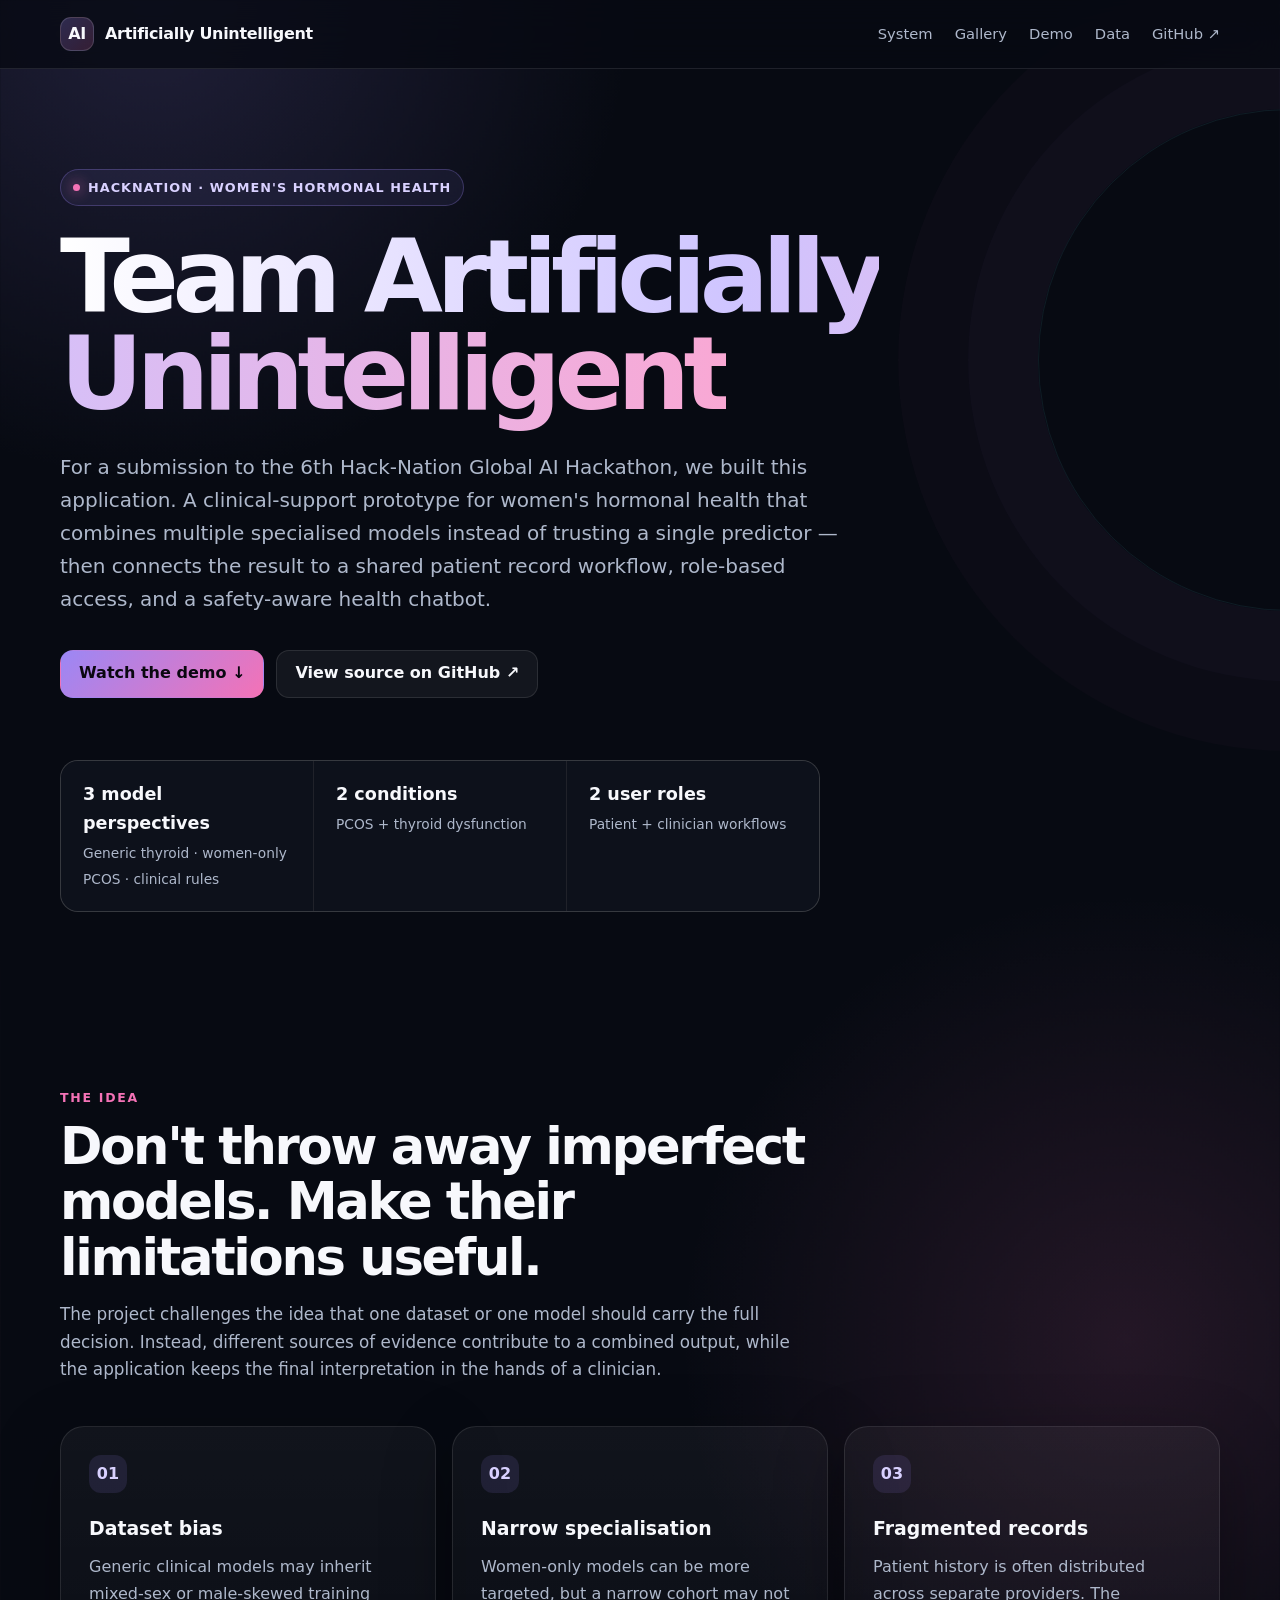
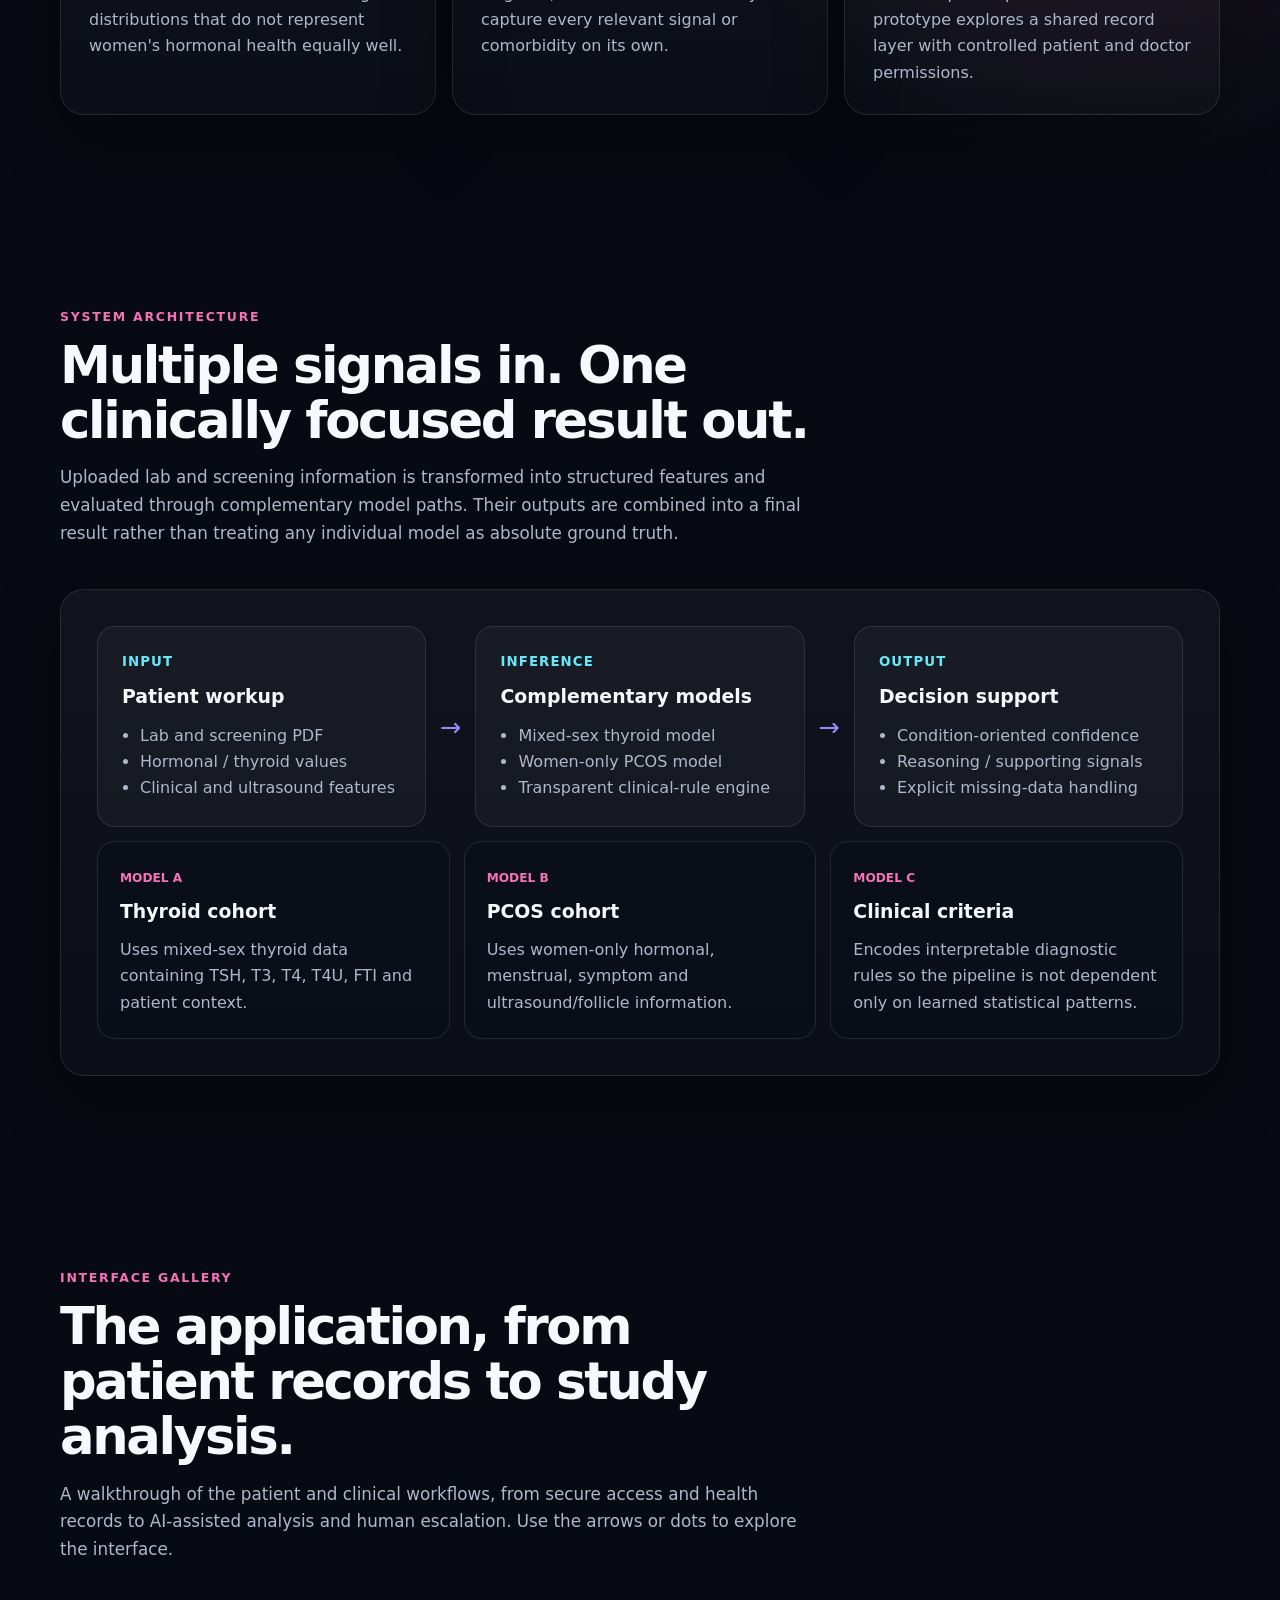
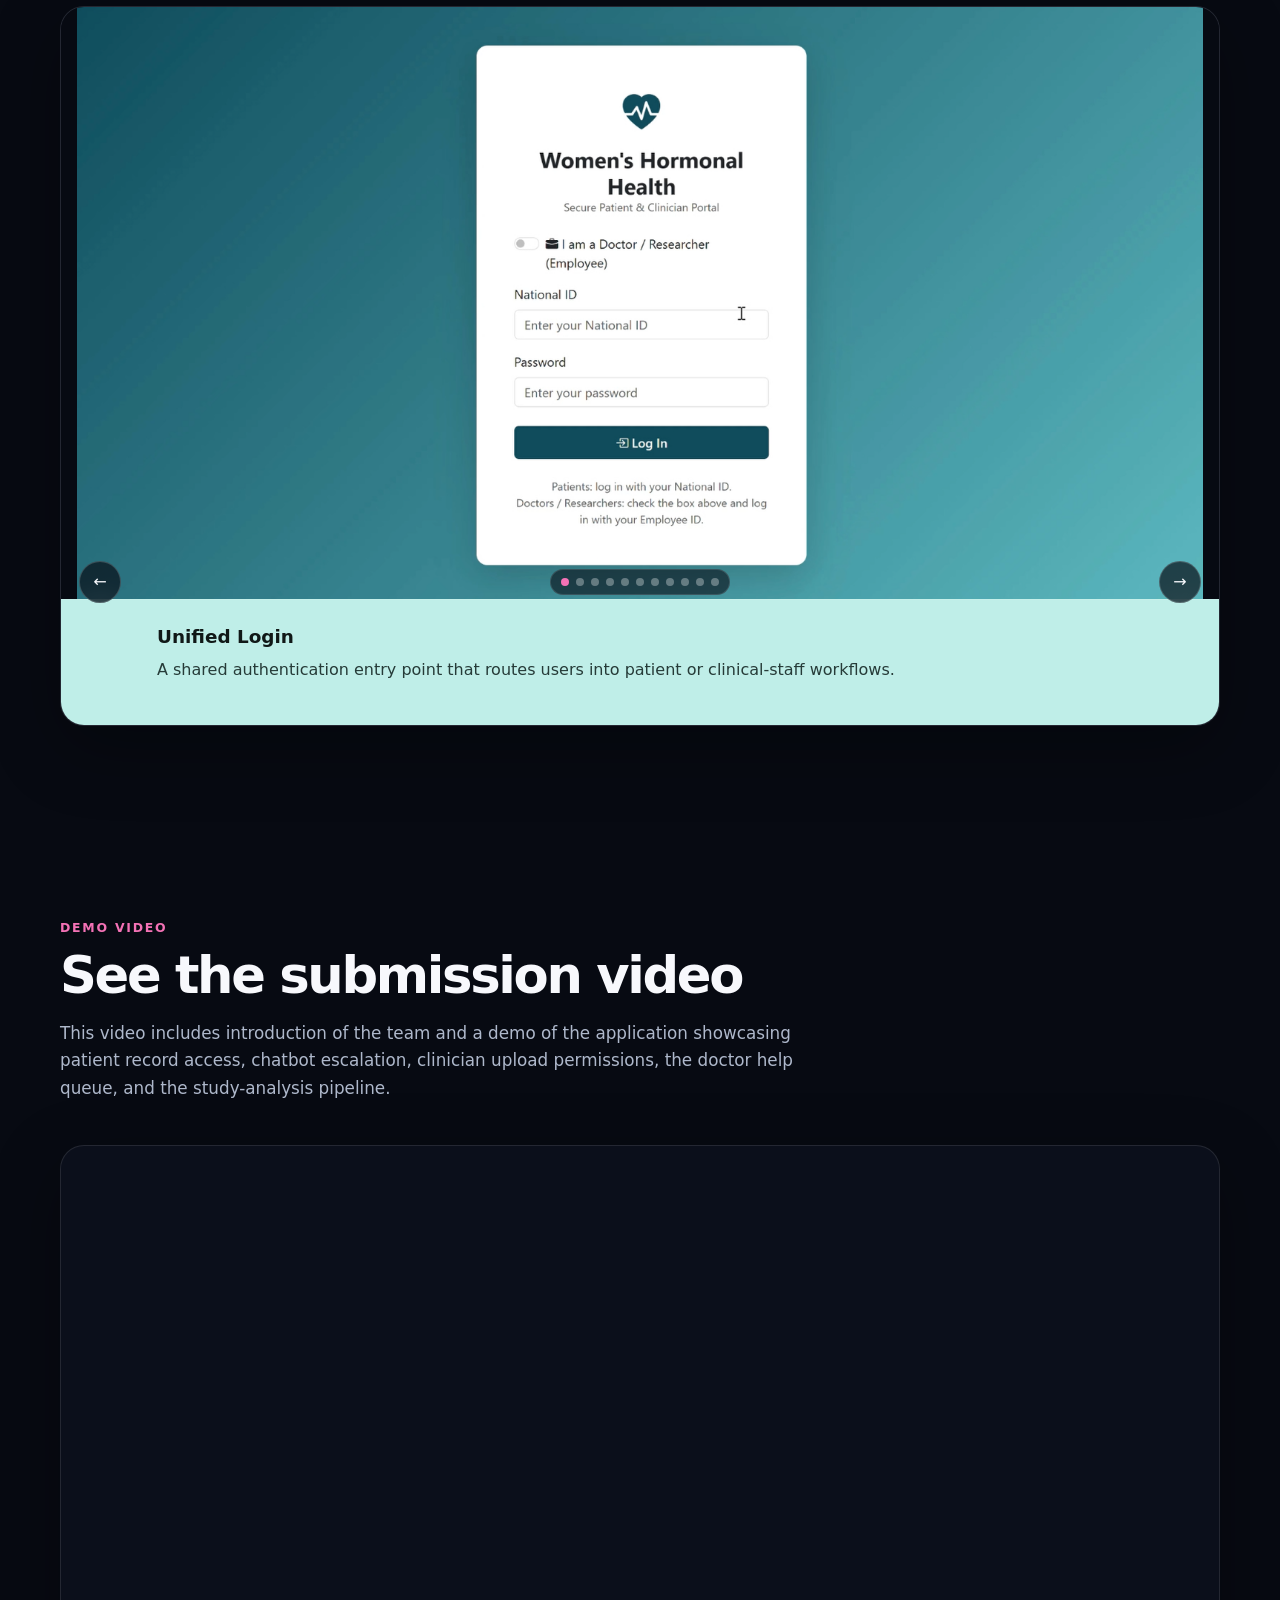
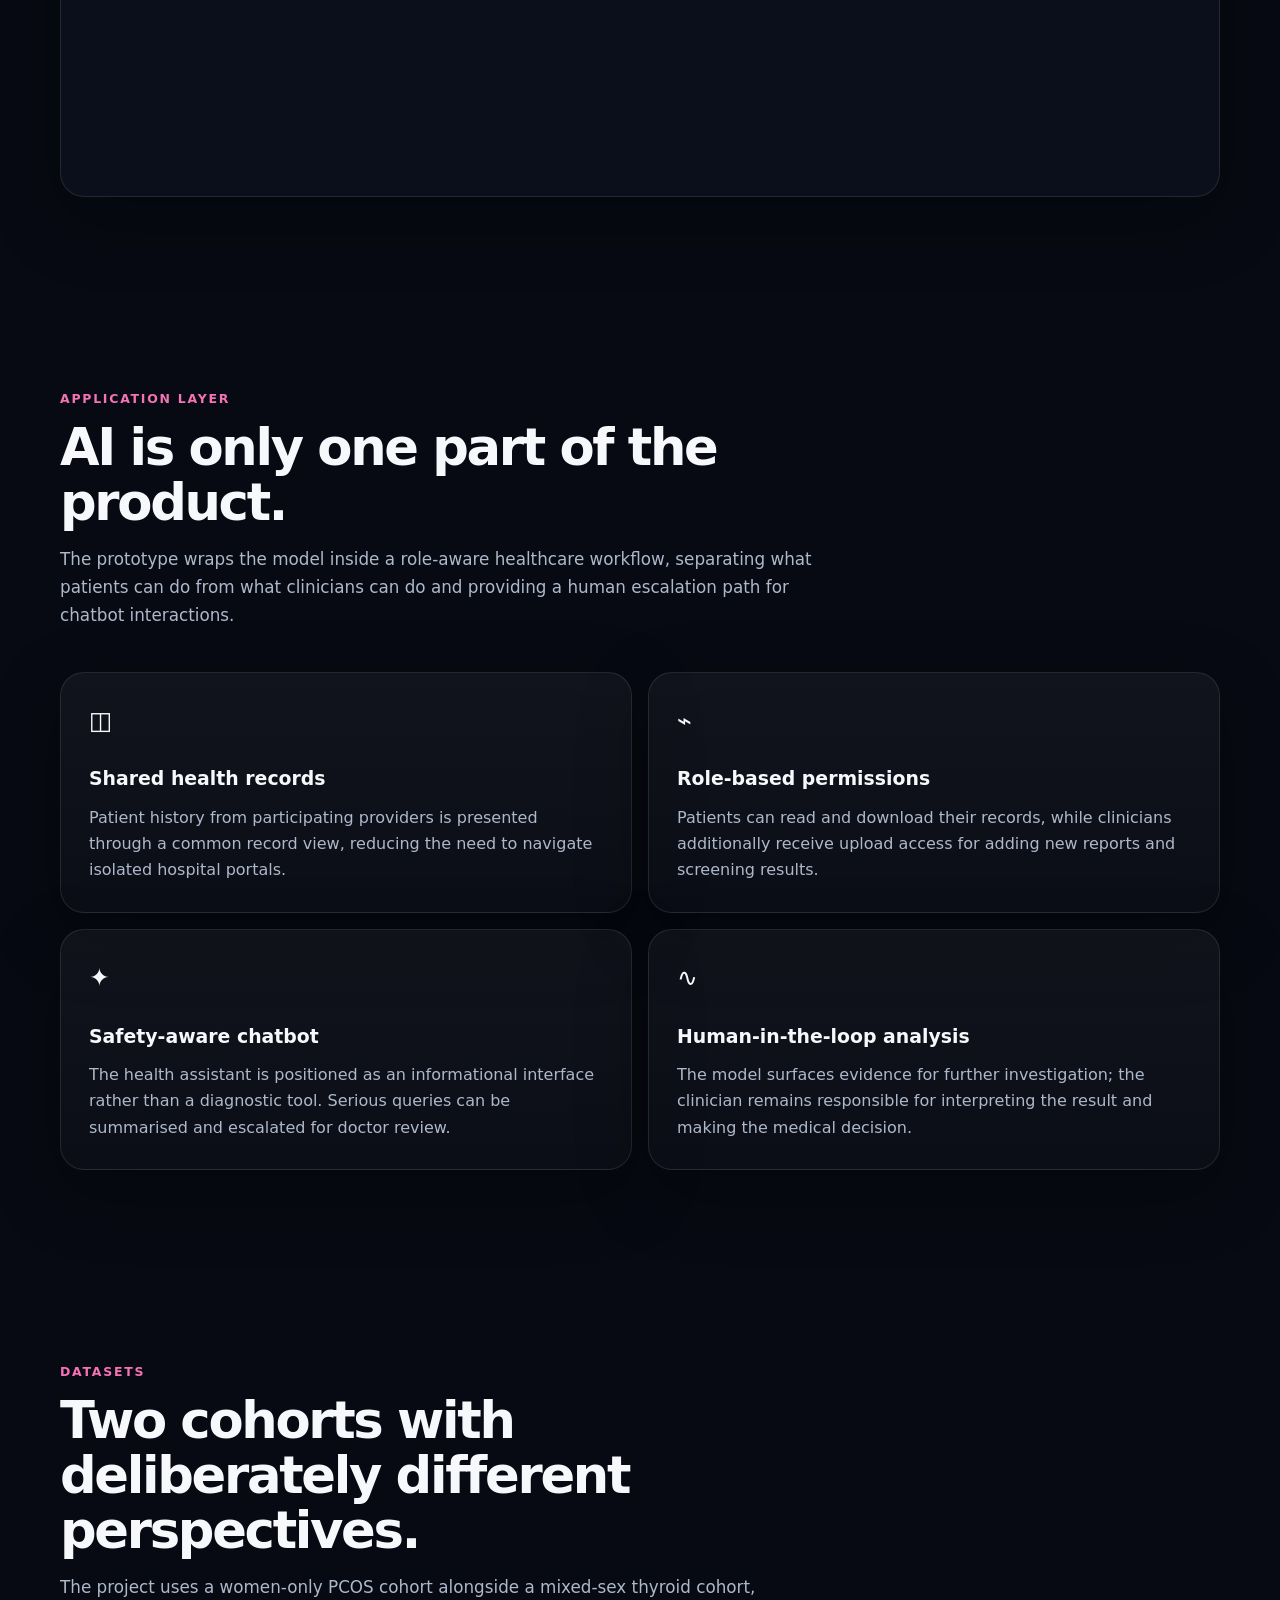
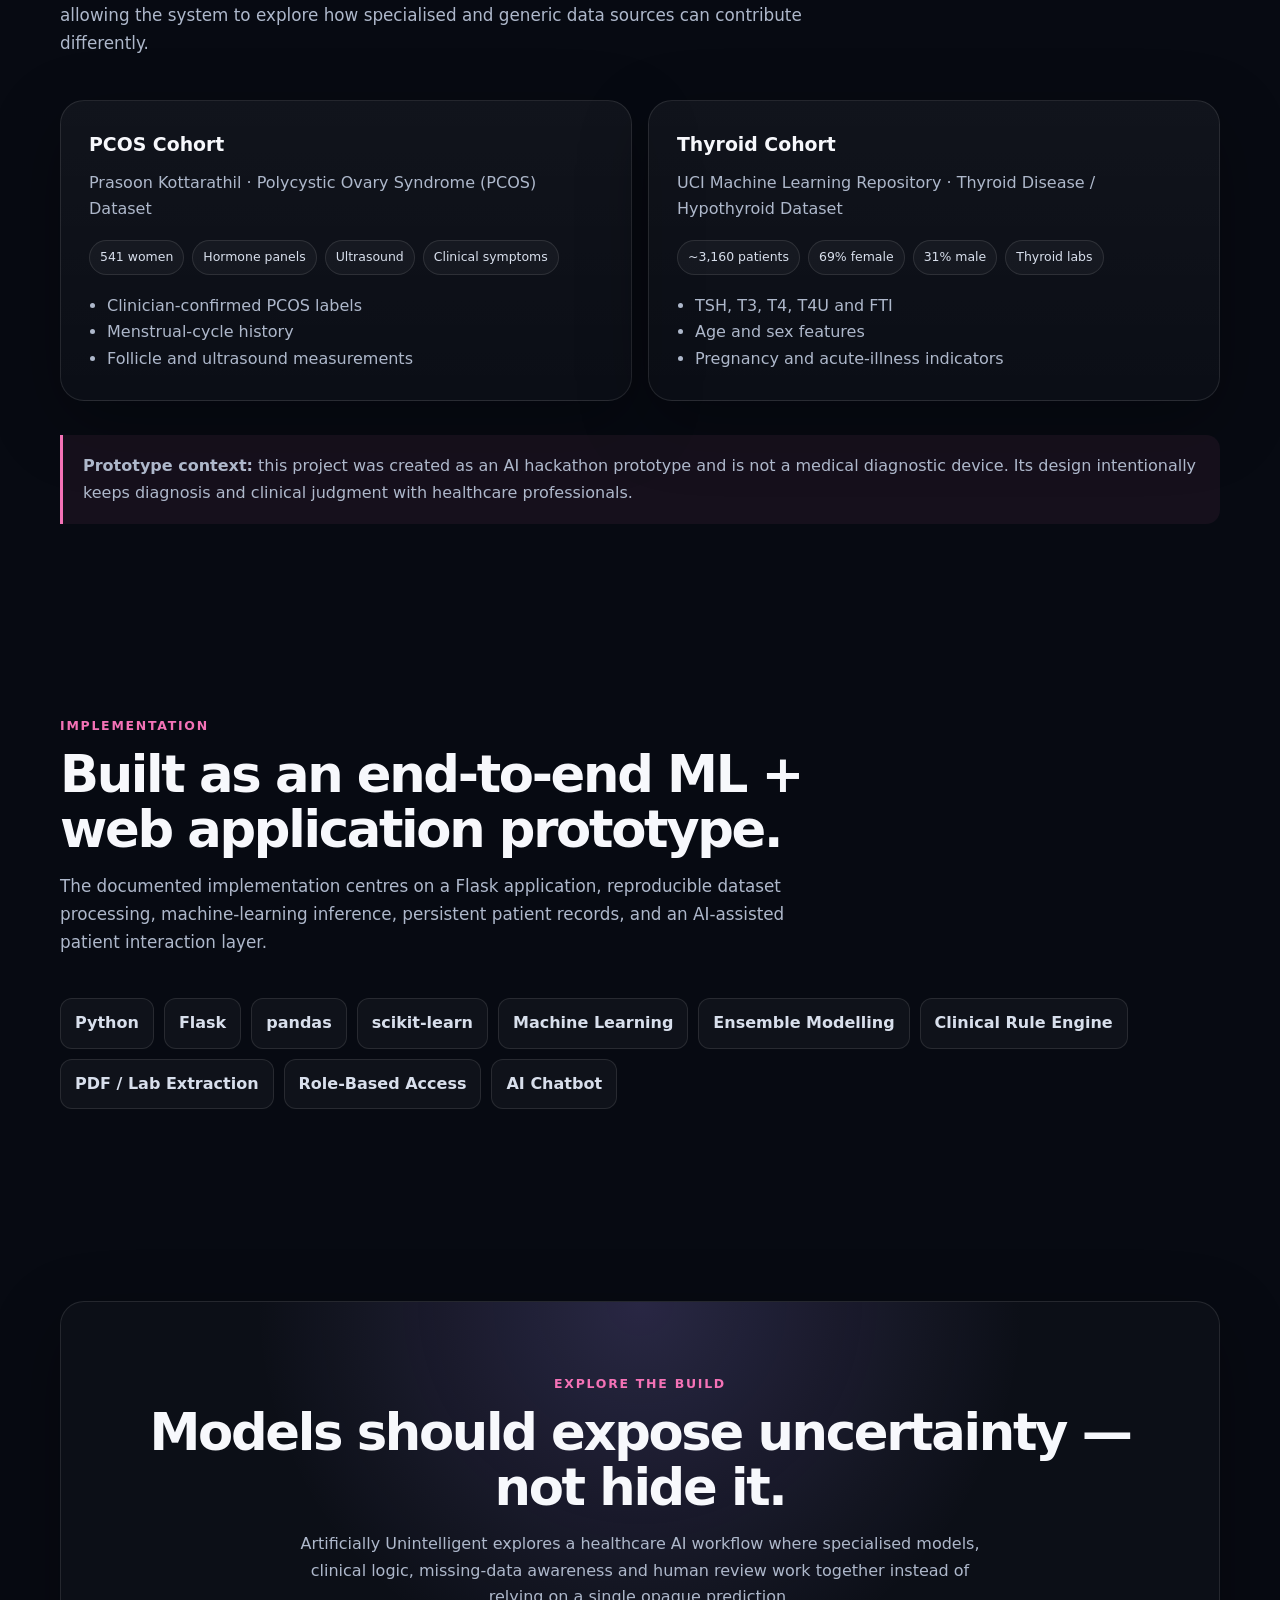
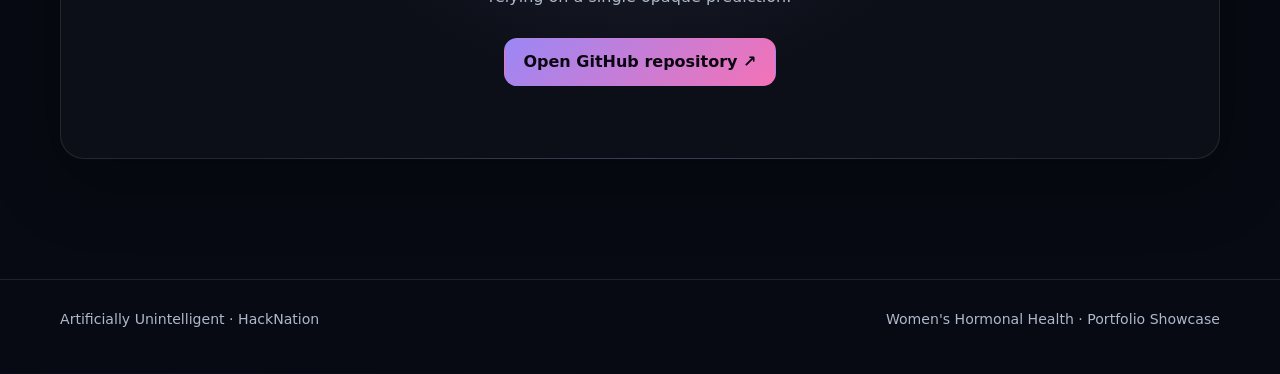
==== commit 6cbc3b23: "19_10_2026" ====
--- a/assets/img/portfolio/HackNation/artificially_unintelligent.html
+++ b/assets/img/portfolio/HackNation/artificially_unintelligent.html
@@ -1008,7 +1008,7 @@
                              ============================================================ -->
 
                         <div class="slide active">
-                            <img src="login_page.png" alt="Application login page for patient and staff access">
+                            <img src="login_page.PNG" alt="Application login page for patient and staff access">
                             <div class="slide-caption">
                                 <strong>Unified Login</strong>
                                 <span>A shared authentication entry point that routes users into patient or clinical-staff workflows.</span>
